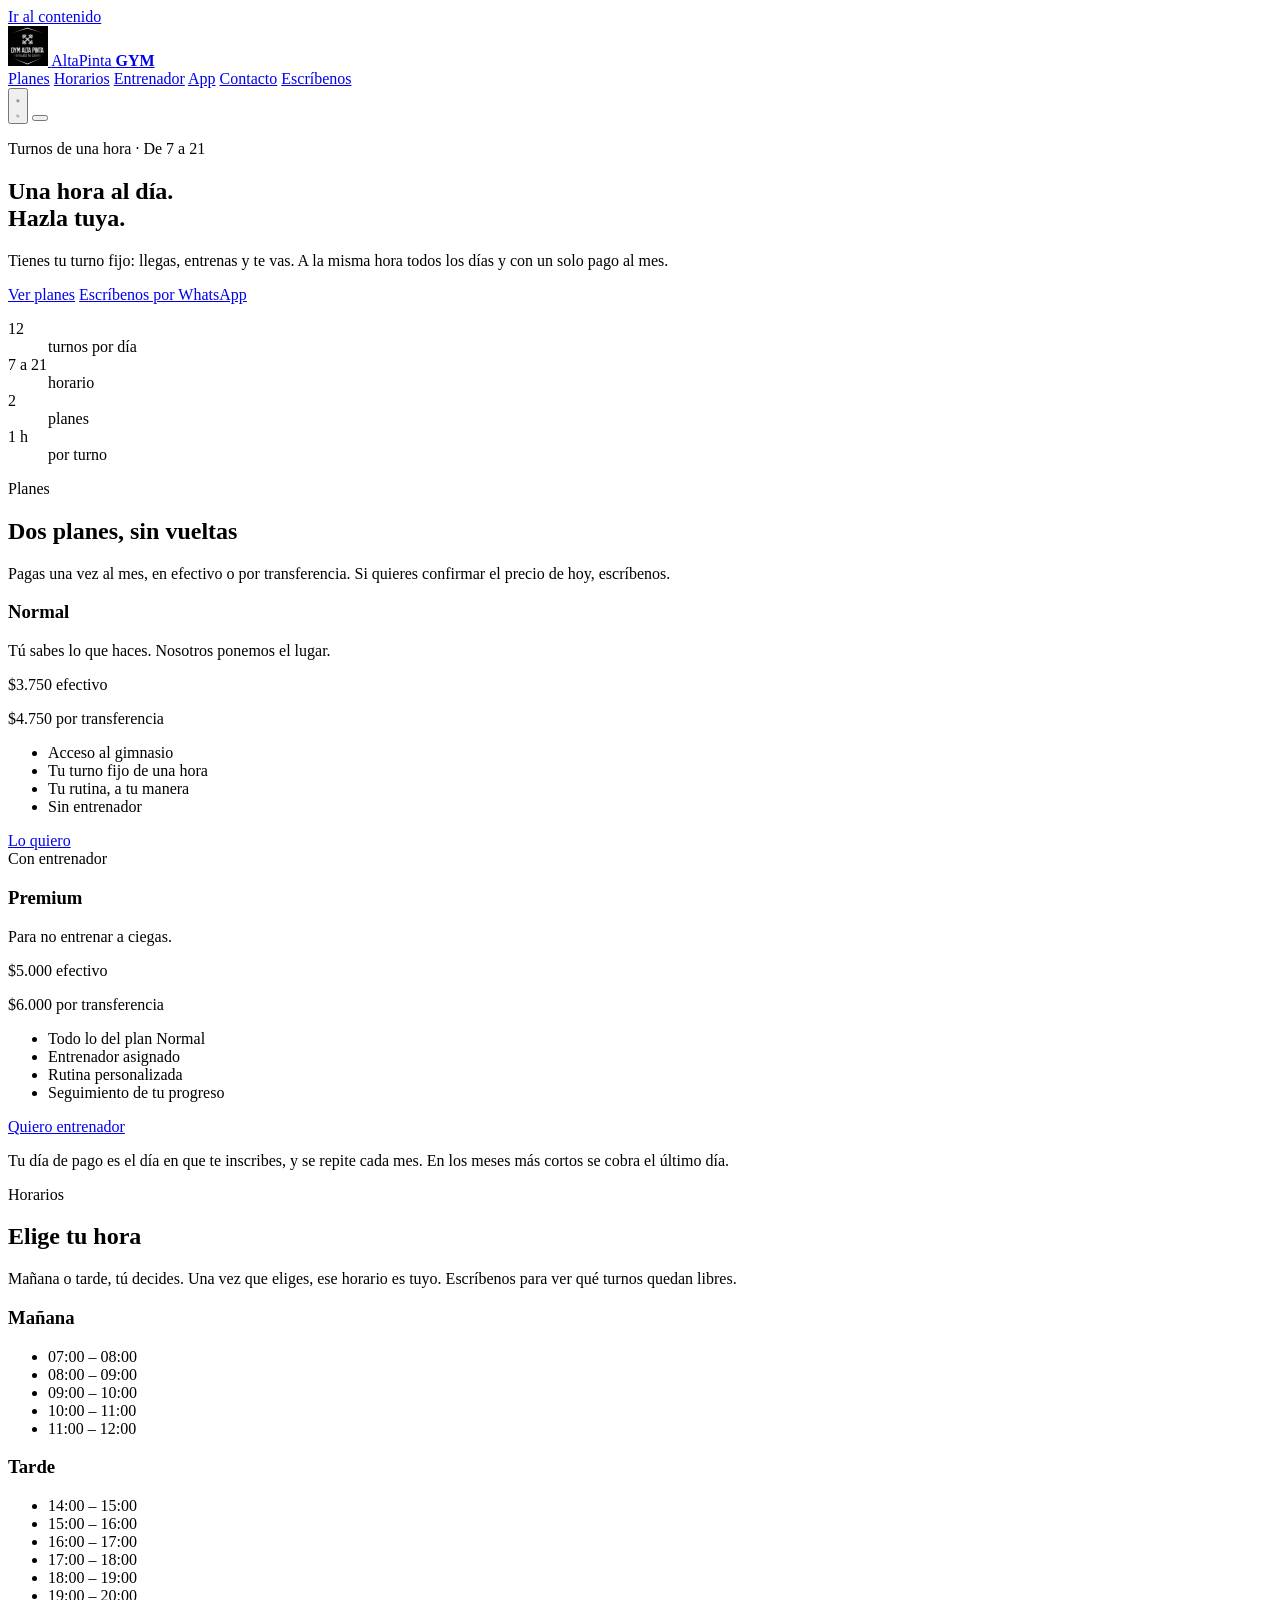
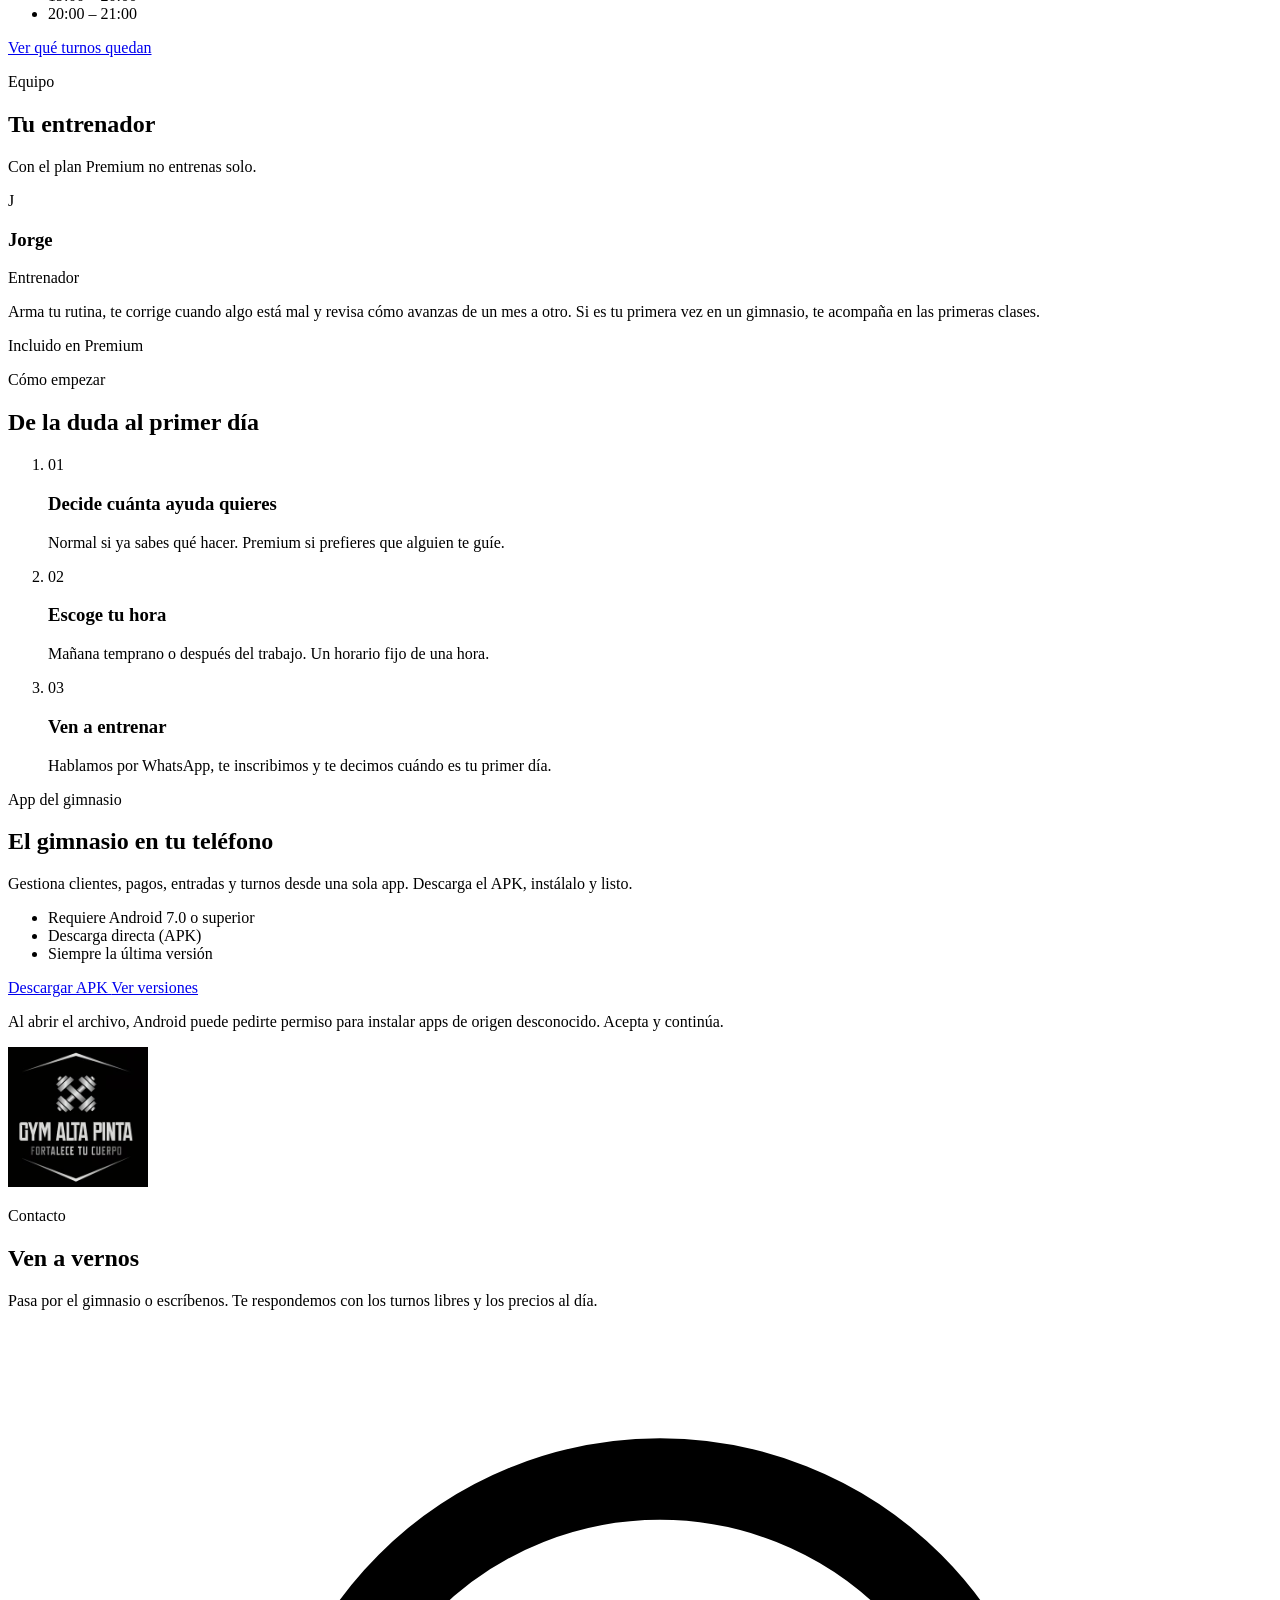
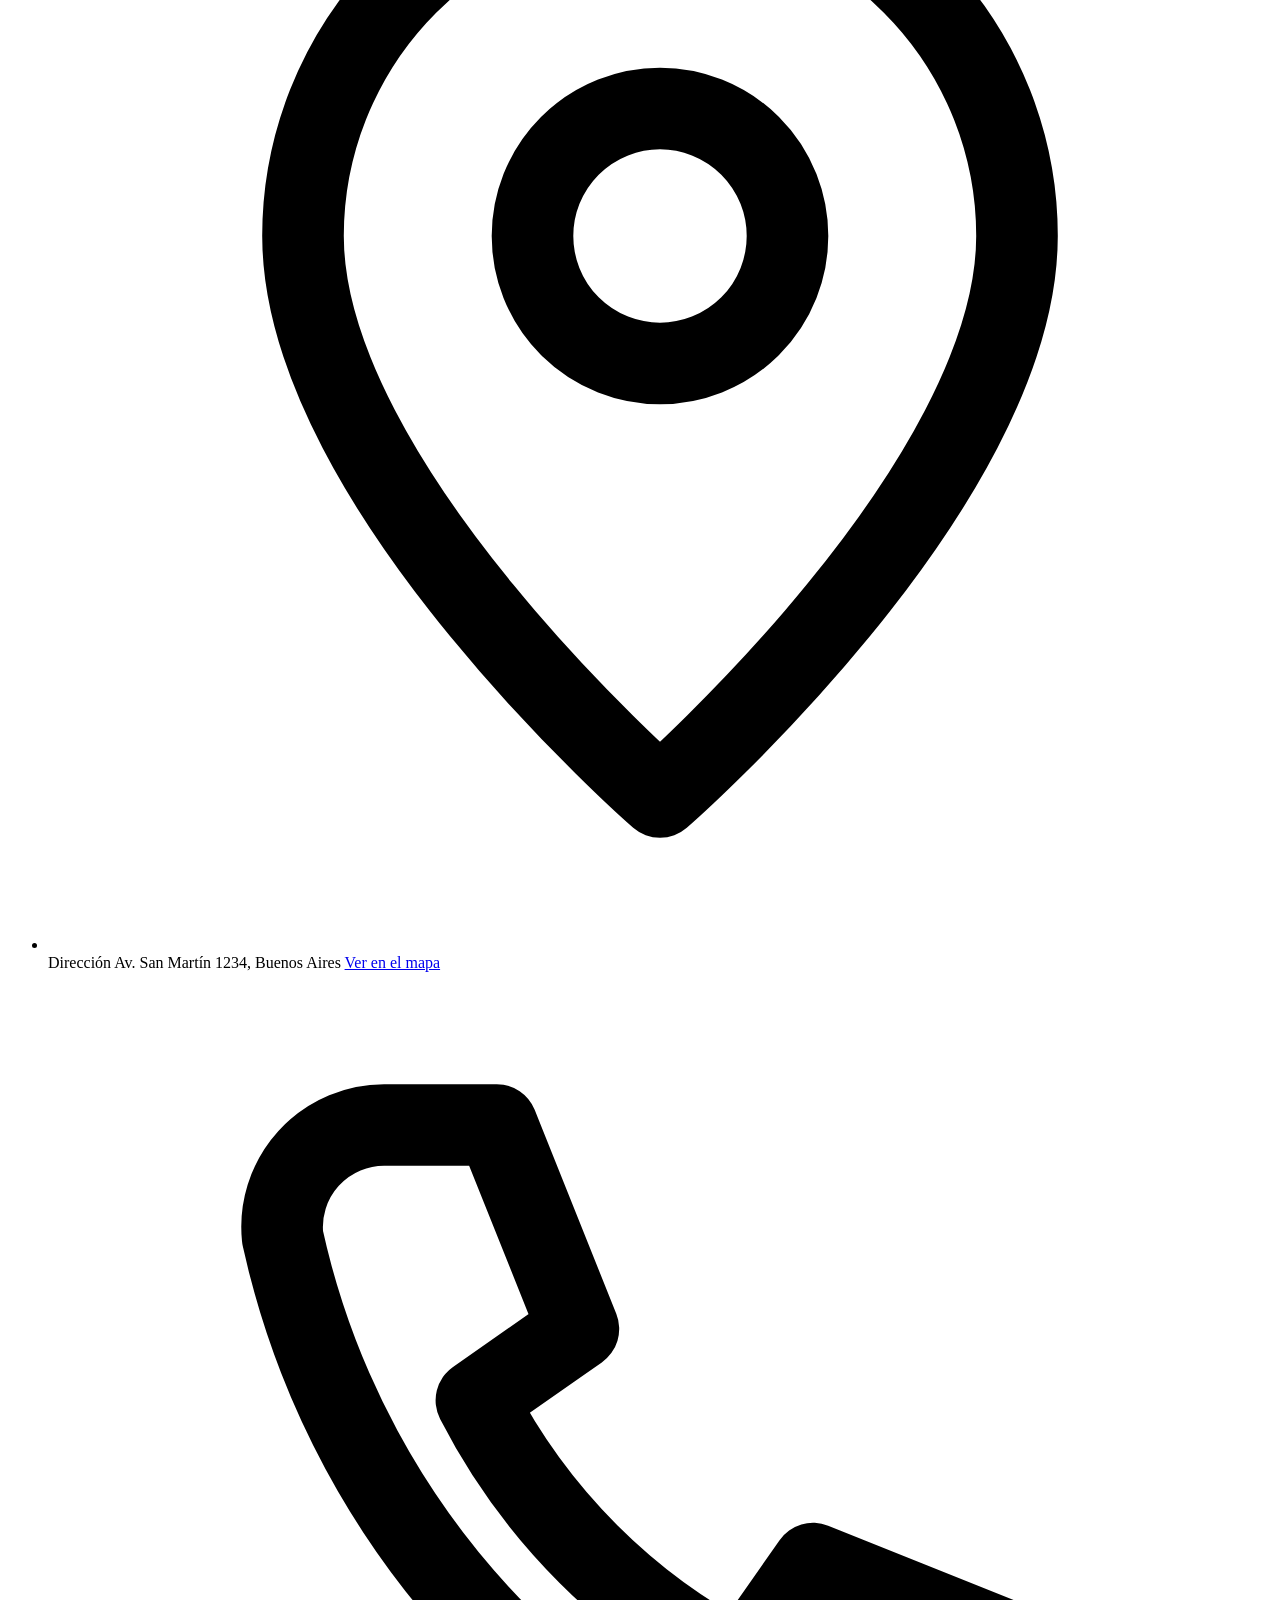
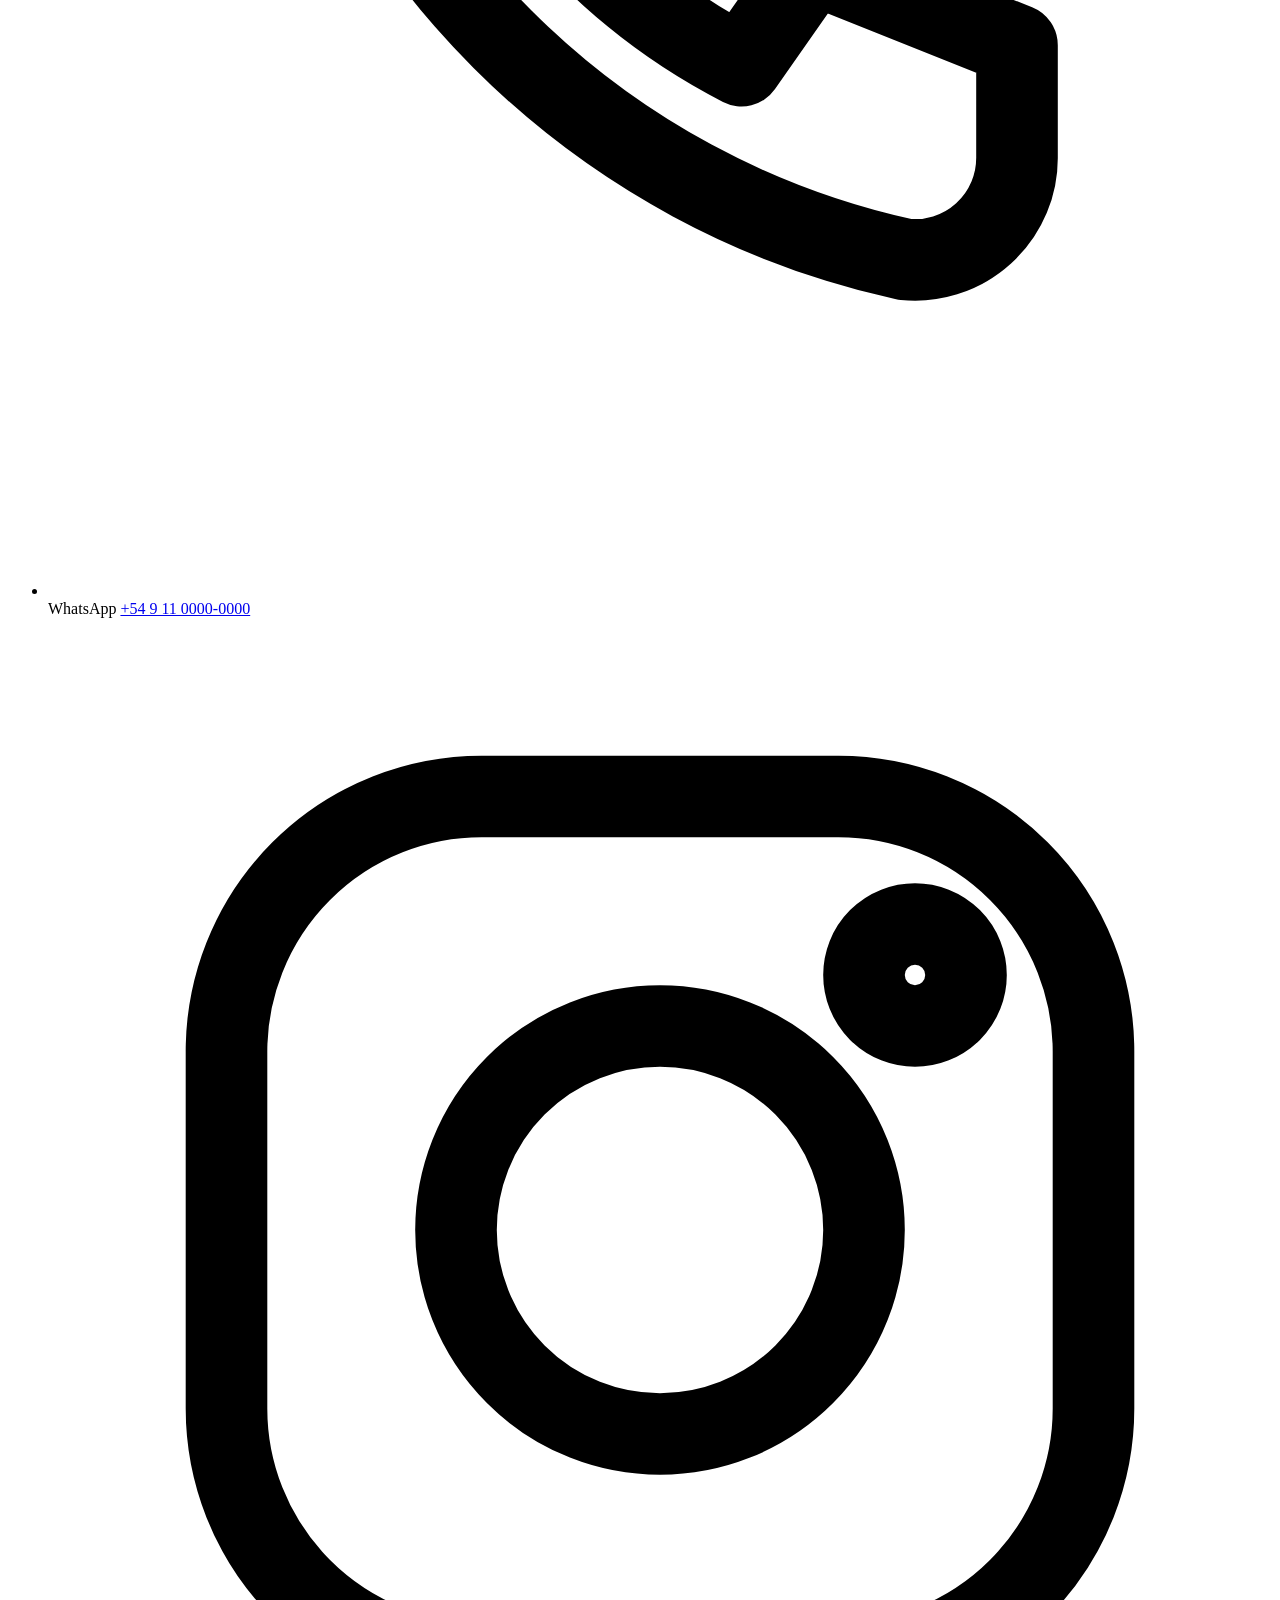
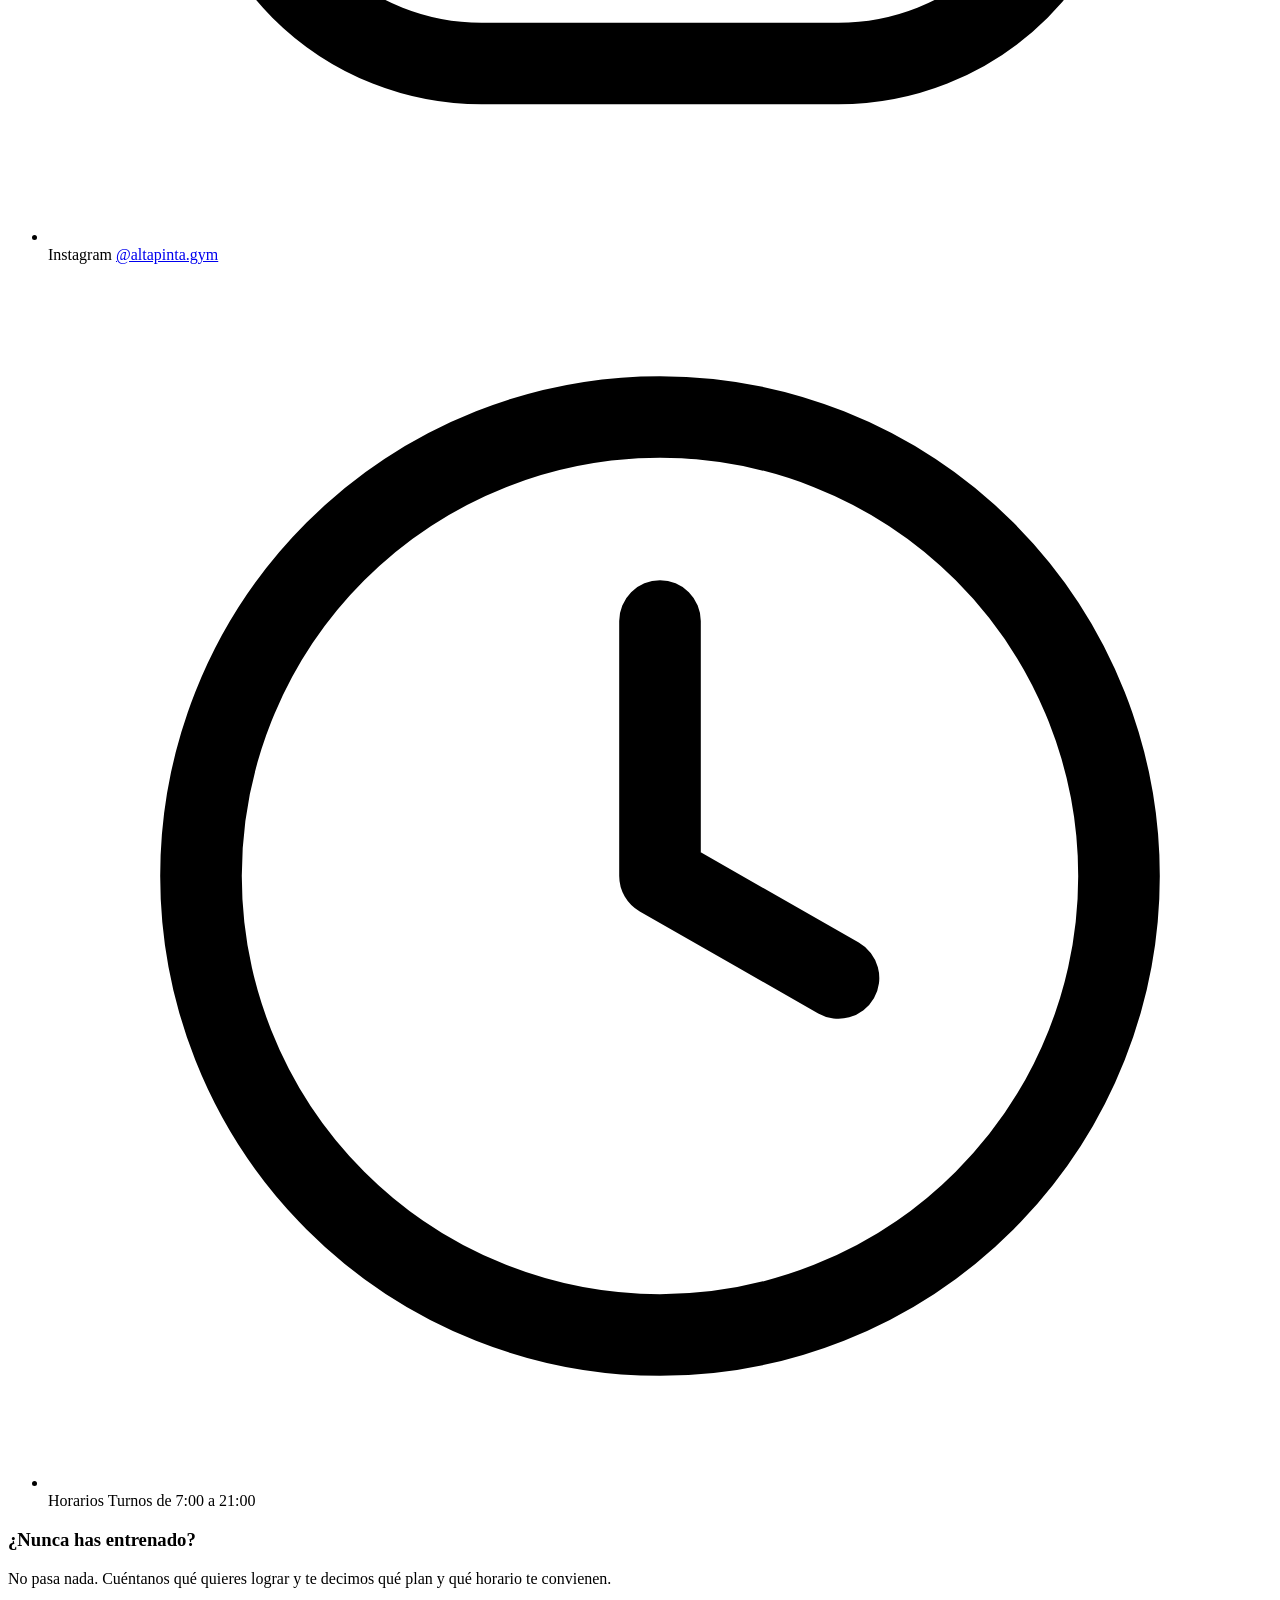
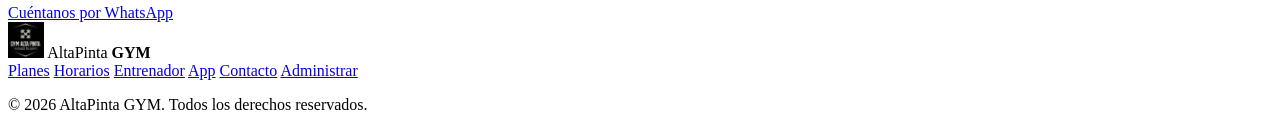
==== index.html @ 29217e1f "Sitio web AltaPinta GYM" ====
<!doctype html>
<html lang="es">
<head>
  <meta charset="utf-8">
  <meta name="viewport" content="width=device-width, initial-scale=1">

  <title>AltaPinta GYM — Tu hora de gimnasio, todos los días</title>
  <meta name="description" content="Un turno fijo de una hora que es tuyo cada día. Dos planes, entrenador si lo quieres y un solo pago al mes.">
  <meta name="theme-color" id="metaTema" content="#080808">

  <!-- Tema: se aplica antes de pintar para que no parpadee -->
  <script>
    (function () {
      var tema = "oscuro";
      try {
        var guardado = localStorage.getItem("gym_tema");
        var porDefecto = localStorage.getItem("gym_tema_defecto") || "auto";
        var sistema = window.matchMedia("(prefers-color-scheme: light)").matches ? "claro" : "oscuro";
        tema = guardado || (porDefecto === "auto" ? sistema : porDefecto);
      } catch (e) {
        tema = "oscuro";
      }
      document.documentElement.setAttribute("data-tema", tema === "claro" ? "claro" : "oscuro");
    })();
  </script>

  <!-- Redes sociales (cambiar la URL cuando el sitio esté publicado) -->
  <meta property="og:type" content="website">
  <meta property="og:title" content="AltaPinta GYM">
  <meta property="og:description" content="Un turno fijo de una hora que es tuyo cada día. Dos planes y entrenador si lo quieres.">
  <meta property="og:image" content="img/logo.jpg">

  <link rel="icon" href="img/logo.jpg">
  <link rel="stylesheet" href="styles.css">

  <!-- CONTENIDO: los textos, precios, turnos, fotos y datos de contacto se
       editan desde el panel /admin/. Lo escrito aquí es solo el respaldo
       por si el sitio se abre sin conexión. -->

  <script type="application/ld+json" id="jsonld">
  {
    "@context": "https://schema.org",
    "@type": "HealthClub",
    "name": "AltaPinta GYM",
    "description": "Gimnasio con turnos fijos de una hora, dos planes y entrenador.",
    "image": "img/logo.jpg",
    "telephone": "+54 9 11 0000-0000",
    "address": {
      "@type": "PostalAddress",
      "streetAddress": "Av. San Martín 1234",
      "addressLocality": "Buenos Aires",
      "addressCountry": "AR"
    },
    "sameAs": ["https://instagram.com/altapinta.gym"]
  }
  </script>
</head>

<body>
  <a class="skip-link" href="#contenido">Ir al contenido</a>

  <!-- ================= HEADER ================= -->

  <header class="site-header" id="siteHeader">
    <div class="container header-inner">

      <a class="brand" href="#inicio" aria-label="AltaPinta GYM — inicio">
        <img class="brand-logo" src="img/logo.jpg" alt="" width="40" height="40">
        <span class="brand-name">AltaPinta <strong>GYM</strong></span>
      </a>

      <nav class="nav" id="navMenu" aria-label="Principal">
        <a href="#planes">Planes</a>
        <a href="#horarios">Horarios</a>
        <a href="#entrenador">Entrenador</a>
        <a href="#app">App</a>
        <a href="#contacto">Contacto</a>
        <a class="btn btn-primary btn-sm" data-wa data-wa-texto="Hola, quiero información sobre AltaPinta GYM"
           href="https://wa.me/5491100000000" target="_blank" rel="noopener">Escríbenos</a>
      </nav>

      <div class="header-tools">

        <button class="icon-btn" id="themeToggle" type="button"
                aria-label="Cambiar a modo claro" title="Cambiar de tema">
          <svg class="ico-sol" viewBox="0 0 24 24" fill="none" stroke="currentColor"
               stroke-width="1.7" stroke-linecap="round" aria-hidden="true">
            <circle cx="12" cy="12" r="4.2"/>
            <path d="M12 2.5v2.2M12 19.3v2.2M2.5 12h2.2M19.3 12h2.2M5.3 5.3l1.6 1.6M17.1 17.1l1.6 1.6M18.7 5.3l-1.6 1.6M6.9 17.1l-1.6 1.6"/>
          </svg>
          <svg class="ico-luna" viewBox="0 0 24 24" fill="none" stroke="currentColor"
               stroke-width="1.7" stroke-linecap="round" stroke-linejoin="round" aria-hidden="true">
            <path d="M20 14.2A8.2 8.2 0 0 1 9.8 4a8.2 8.2 0 1 0 10.2 10.2Z"/>
          </svg>
        </button>

        <button class="nav-toggle" id="navToggle" type="button"
                aria-expanded="false" aria-controls="navMenu" aria-label="Abrir menú">
          <span></span><span></span><span></span>
        </button>

      </div>

    </div>
  </header>

  <main id="contenido">

    <!-- ================= HERO ================= -->

    <section class="hero" id="inicio">
      <div class="hero-bg" aria-hidden="true"></div>
      <div class="hero-foto" id="heroFoto" aria-hidden="true" hidden></div>

      <div class="container hero-inner">

        <p class="eyebrow" data-hero-etiqueta>Turnos de una hora · De 7 a 21</p>

        <h1><span data-hero-titulo>Una hora al día.</span><br><span class="grad" data-hero-destacado>Hazla tuya.</span></h1>

        <p class="lead" data-hero-bajada>
          Tienes tu turno fijo: llegas, entrenas y te vas. A la misma hora todos los días y con un solo pago al mes.
        </p>

        <div class="hero-actions">
          <a class="btn btn-primary" href="#planes">Ver planes</a>
          <a class="btn btn-ghost" data-wa data-wa-texto="Hola, quiero empezar en AltaPinta GYM"
             href="https://wa.me/5491100000000" target="_blank" rel="noopener">Escríbenos por WhatsApp</a>
        </div>

        <dl class="hero-stats">
          <div>
            <dt data-stat-turnos>12</dt>
            <dd>turnos por día</dd>
          </div>
          <div>
            <dt data-stat-horario>7 a 21</dt>
            <dd>horario</dd>
          </div>
          <div>
            <dt data-stat-planes>2</dt>
            <dd>planes</dd>
          </div>
          <div>
            <dt>1 h</dt>
            <dd>por turno</dd>
          </div>
        </dl>

      </div>
    </section>

    <!-- ================= PLANES ================= -->

    <section class="section" id="planes">
      <div class="container">

        <header class="section-head reveal">
          <p class="eyebrow">Planes</p>
          <h2>Dos planes, sin vueltas</h2>
          <p class="section-sub">
            Pagas una vez al mes, en efectivo o por transferencia. Si quieres confirmar el precio de hoy, escríbenos.
          </p>
        </header>

        <div class="cards" id="planesLista">

          <article class="card plan">
            <header class="plan-head">
              <h3>Normal</h3>
              <p>Tú sabes lo que haces. Nosotros ponemos el lugar.</p>
            </header>

            <p class="price">
              <span class="price-main">$3.750</span>
              <span class="price-note">efectivo</span>
            </p>
            <p class="price-alt">$4.750 por transferencia</p>

            <ul class="features">
              <li>Acceso al gimnasio</li>
              <li>Tu turno fijo de una hora</li>
              <li>Tu rutina, a tu manera</li>
              <li class="muted-item">Sin entrenador</li>
            </ul>

            <a class="btn btn-ghost btn-block" data-wa data-wa-texto="Hola, quiero el plan Normal"
               href="https://wa.me/5491100000000" target="_blank" rel="noopener">Lo quiero</a>
          </article>

          <article class="card plan plan-featured">
            <span class="badge">Con entrenador</span>

            <header class="plan-head">
              <h3>Premium</h3>
              <p>Para no entrenar a ciegas.</p>
            </header>

            <p class="price">
              <span class="price-main">$5.000</span>
              <span class="price-note">efectivo</span>
            </p>
            <p class="price-alt">$6.000 por transferencia</p>

            <ul class="features">
              <li>Todo lo del plan Normal</li>
              <li>Entrenador asignado</li>
              <li>Rutina personalizada</li>
              <li>Seguimiento de tu progreso</li>
            </ul>

            <a class="btn btn-primary btn-block" data-wa data-wa-texto="Hola, quiero el plan Premium"
               href="https://wa.me/5491100000000" target="_blank" rel="noopener">Quiero entrenador</a>
          </article>

        </div>

        <p class="note reveal" data-nota-pagos>
          Tu día de pago es el día en que te inscribes, y se repite cada mes. En los meses más cortos se cobra el último día.
        </p>

      </div>
    </section>

    <!-- ================= HORARIOS ================= -->

    <section class="section section-alt" id="horarios">
      <div class="container">

        <header class="section-head reveal">
          <p class="eyebrow">Horarios</p>
          <h2>Elige tu hora</h2>
          <p class="section-sub">
            Mañana o tarde, tú decides. Una vez que eliges, ese horario es tuyo. Escríbenos para ver qué turnos quedan libres.
          </p>
        </header>

        <div class="schedule" id="turnosLista">

          <div class="schedule-group">
            <h3>Mañana</h3>
            <ul class="slots">
              <li>07:00 – 08:00</li>
              <li>08:00 – 09:00</li>
              <li>09:00 – 10:00</li>
              <li>10:00 – 11:00</li>
              <li>11:00 – 12:00</li>
            </ul>
          </div>

          <div class="schedule-group">
            <h3>Tarde</h3>
            <ul class="slots">
              <li>14:00 – 15:00</li>
              <li>15:00 – 16:00</li>
              <li>16:00 – 17:00</li>
              <li>17:00 – 18:00</li>
              <li>18:00 – 19:00</li>
              <li>19:00 – 20:00</li>
              <li>20:00 – 21:00</li>
            </ul>
          </div>

        </div>

        <div class="center reveal">
          <a class="btn btn-primary" data-wa data-wa-texto="Hola, quiero consultar la disponibilidad de turnos"
             href="https://wa.me/5491100000000" target="_blank" rel="noopener">Ver qué turnos quedan</a>
        </div>

      </div>
    </section>

    <!-- ================= ENTRENADOR ================= -->

    <section class="section" id="entrenador">
      <div class="container">

        <header class="section-head reveal">
          <p class="eyebrow">Equipo</p>
          <h2>Tu entrenador</h2>
          <p class="section-sub">
            Con el plan Premium no entrenas solo.
          </p>
        </header>

        <article class="trainer card reveal">
          <div class="trainer-avatar" id="entrenadorAvatar" aria-hidden="true">J</div>

          <div class="trainer-body">
            <h3 id="entrenadorNombre">Jorge</h3>
            <p class="trainer-role" id="entrenadorRol">Entrenador</p>
            <p id="entrenadorDesc">
              Arma tu rutina, te corrige cuando algo está mal y revisa cómo avanzas de un mes a otro. Si es tu primera vez en un gimnasio, te acompaña en las primeras clases.
            </p>
          </div>

          <span class="badge badge-soft" id="entrenadorEtiqueta">Incluido en Premium</span>
        </article>

      </div>
    </section>

    <!-- ================= GALERÍA (se muestra si hay fotos) ================= -->

    <section class="section" id="galeria" hidden>
      <div class="container">

        <header class="section-head reveal">
          <p class="eyebrow">El local</p>
          <h2>Así es por dentro</h2>
        </header>

        <div class="gallery" id="galeriaLista"></div>

      </div>
    </section>

    <!-- ================= CÓMO EMPEZAR ================= -->

    <section class="section section-alt" id="empezar">
      <div class="container">

        <header class="section-head reveal">
          <p class="eyebrow">Cómo empezar</p>
          <h2>De la duda al primer día</h2>
        </header>

        <ol class="steps" id="pasosLista">
          <li class="card">
            <span class="step-num">01</span>
            <h3>Decide cuánta ayuda quieres</h3>
            <p>Normal si ya sabes qué hacer. Premium si prefieres que alguien te guíe.</p>
          </li>
          <li class="card">
            <span class="step-num">02</span>
            <h3>Escoge tu hora</h3>
            <p>Mañana temprano o después del trabajo. Un horario fijo de una hora.</p>
          </li>
          <li class="card">
            <span class="step-num">03</span>
            <h3>Ven a entrenar</h3>
            <p>Hablamos por WhatsApp, te inscribimos y te decimos cuándo es tu primer día.</p>
          </li>
        </ol>

      </div>
    </section>

    <!-- ================= APP ================= -->

    <section class="section" id="app">
      <div class="container">

        <div class="app-card reveal">
          <div class="app-texto">
            <p class="eyebrow">App del gimnasio</p>
            <h2>El gimnasio en tu teléfono</h2>
            <p class="app-bajada">
              Gestiona clientes, pagos, entradas y turnos desde una sola app. Descarga el APK, instálalo y listo.
            </p>

            <ul class="app-datos">
              <li>Requiere Android 7.0 o superior</li>
              <li>Descarga directa (APK)</li>
              <li>Siempre la última versión</li>
            </ul>

            <div class="app-acciones">
              <a class="btn btn-primary"
                 href="https://github.com/ArielDavidXD/GymApplication/releases/latest/download/altapinta-gym.apk"
                 download>
                Descargar APK
              </a>
              <a class="btn btn-ghost"
                 href="https://github.com/ArielDavidXD/GymApplication/releases"
                 target="_blank" rel="noopener">
                Ver versiones
              </a>
            </div>

            <p class="app-nota">
              Al abrir el archivo, Android puede pedirte permiso para instalar
              apps de origen desconocido. Acepta y continúa.
            </p>
          </div>

          <div class="app-icono" aria-hidden="true">
            <img src="img/logo.jpg" alt="" width="140" height="140">
          </div>
        </div>

      </div>
    </section>

    <!-- ================= CONTACTO ================= -->

    <section class="section" id="contacto">
      <div class="container">

        <header class="section-head reveal">
          <p class="eyebrow">Contacto</p>
          <h2>Ven a vernos</h2>
          <p class="section-sub">
            Pasa por el gimnasio o escríbenos. Te respondemos con los turnos libres y los precios al día.
          </p>
        </header>

        <div class="contact-grid">

          <div class="card contact-card reveal">
            <ul class="contact-list">

              <li>
                <span class="icon" aria-hidden="true">
                  <svg viewBox="0 0 24 24" fill="none" stroke="currentColor" stroke-width="1.6" stroke-linecap="round" stroke-linejoin="round"><path d="M12 21s7-6.1 7-11a7 7 0 1 0-14 0c0 4.9 7 11 7 11Z"/><circle cx="12" cy="10" r="2.5"/></svg>
                </span>
                <div>
                  <span class="contact-label">Dirección</span>
                  <span class="contact-value" id="contactoDireccion">Av. San Martín 1234, Buenos Aires</span>
                  <a class="contact-link" id="contactoMapa"
                     href="https://www.google.com/maps/search/?api=1&query=AltaPinta+GYM"
                     target="_blank" rel="noopener">Ver en el mapa</a>
                </div>
              </li>

              <li>
                <span class="icon" aria-hidden="true">
                  <svg viewBox="0 0 24 24" fill="none" stroke="currentColor" stroke-width="1.6" stroke-linecap="round" stroke-linejoin="round"><path d="M6.6 3h2.2l1.6 4-2 1.4a12 12 0 0 0 5.2 5.2l1.4-2 4 1.6v2.2a2 2 0 0 1-2.2 2A16 16 0 0 1 4.6 5.2 2 2 0 0 1 6.6 3Z"/></svg>
                </span>
                <div>
                  <span class="contact-label">WhatsApp</span>
                  <a class="contact-value" id="contactoWhatsapp"
                     href="https://wa.me/5491100000000" target="_blank" rel="noopener">+54 9 11 0000-0000</a>
                </div>
              </li>

              <li>
                <span class="icon" aria-hidden="true">
                  <svg viewBox="0 0 24 24" fill="none" stroke="currentColor" stroke-width="1.6" stroke-linecap="round" stroke-linejoin="round"><rect x="3.5" y="3.5" width="17" height="17" rx="5"/><circle cx="12" cy="12" r="4"/><circle cx="17" cy="7" r="1"/></svg>
                </span>
                <div>
                  <span class="contact-label">Instagram</span>
                  <a class="contact-value" id="contactoInstagram" href="https://instagram.com/altapinta.gym"
                     target="_blank" rel="noopener">@altapinta.gym</a>
                </div>
              </li>

              <li>
                <span class="icon" aria-hidden="true">
                  <svg viewBox="0 0 24 24" fill="none" stroke="currentColor" stroke-width="1.6" stroke-linecap="round" stroke-linejoin="round"><circle cx="12" cy="12" r="9"/><path d="M12 7v5l3.5 2"/></svg>
                </span>
                <div>
                  <span class="contact-label">Horarios</span>
                  <span class="contact-value" id="contactoHorario">Turnos de 7:00 a 21:00</span>
                </div>
              </li>

            </ul>
          </div>

          <aside class="card cta-card reveal">
            <h3>¿Nunca has entrenado?</h3>
            <p>
              No pasa nada. Cuéntanos qué quieres lograr y te decimos qué plan y qué horario te convienen.
            </p>
            <a class="btn btn-primary btn-block" data-wa data-wa-texto="Hola, es mi primera vez en AltaPinta GYM"
               href="https://wa.me/5491100000000" target="_blank" rel="noopener">Cuéntanos por WhatsApp</a>
          </aside>

        </div>

      </div>
    </section>

  </main>

  <!-- ================= FOOTER ================= -->

  <footer class="site-footer">
    <div class="container footer-inner">

      <div class="footer-brand">
        <img class="brand-logo" src="img/logo.jpg" alt="" width="36" height="36">
        <span class="brand-name">AltaPinta <strong>GYM</strong></span>
      </div>

      <nav class="footer-nav" aria-label="Enlaces del pie">
        <a href="#planes">Planes</a>
        <a href="#horarios">Horarios</a>
        <a href="#entrenador">Entrenador</a>
        <a href="#app">App</a>
        <a href="#contacto">Contacto</a>
        <a href="admin/">Administrar</a>
      </nav>

      <p class="footer-copy">
        © <span id="year">2026</span> AltaPinta GYM. Todos los derechos reservados.
      </p>

    </div>
  </footer>

  <script src="config.js"></script>
  <script src="contenido.js"></script>
  <script src="script.js"></script>
</body>
</html>
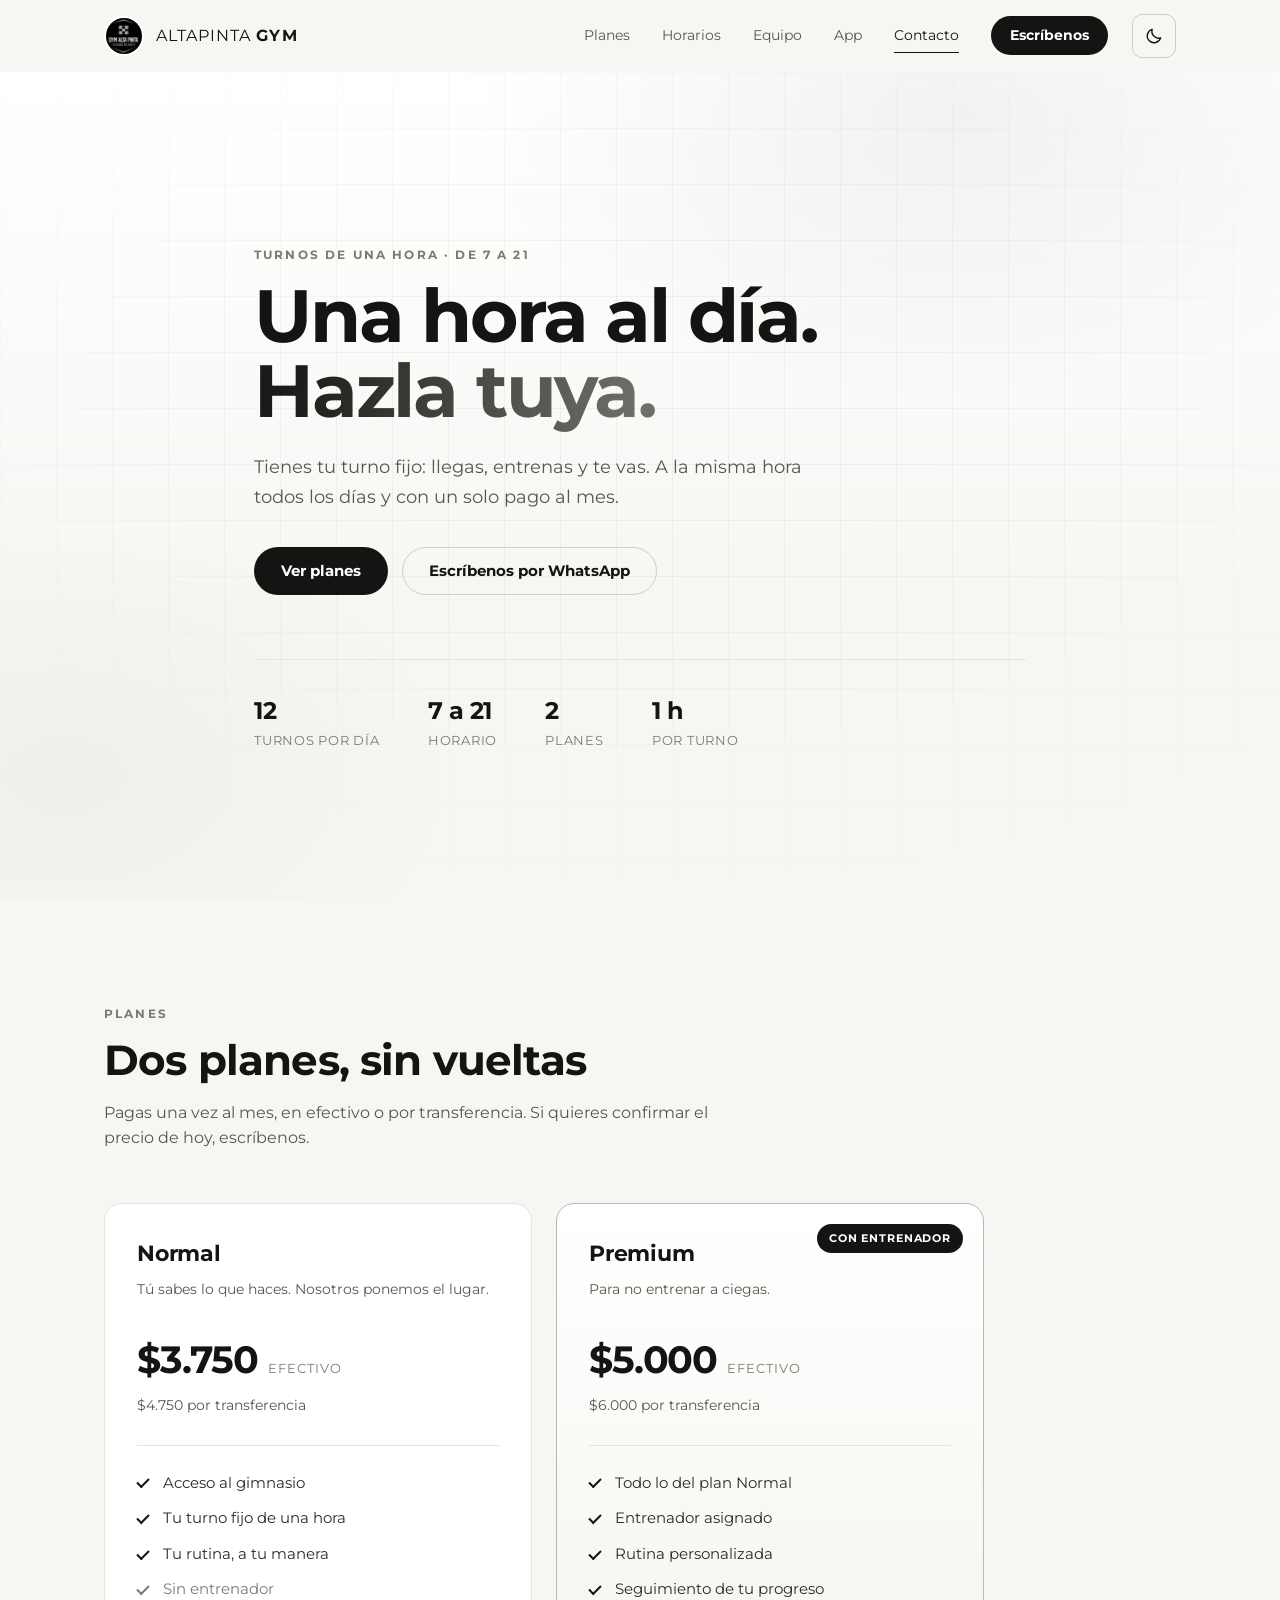
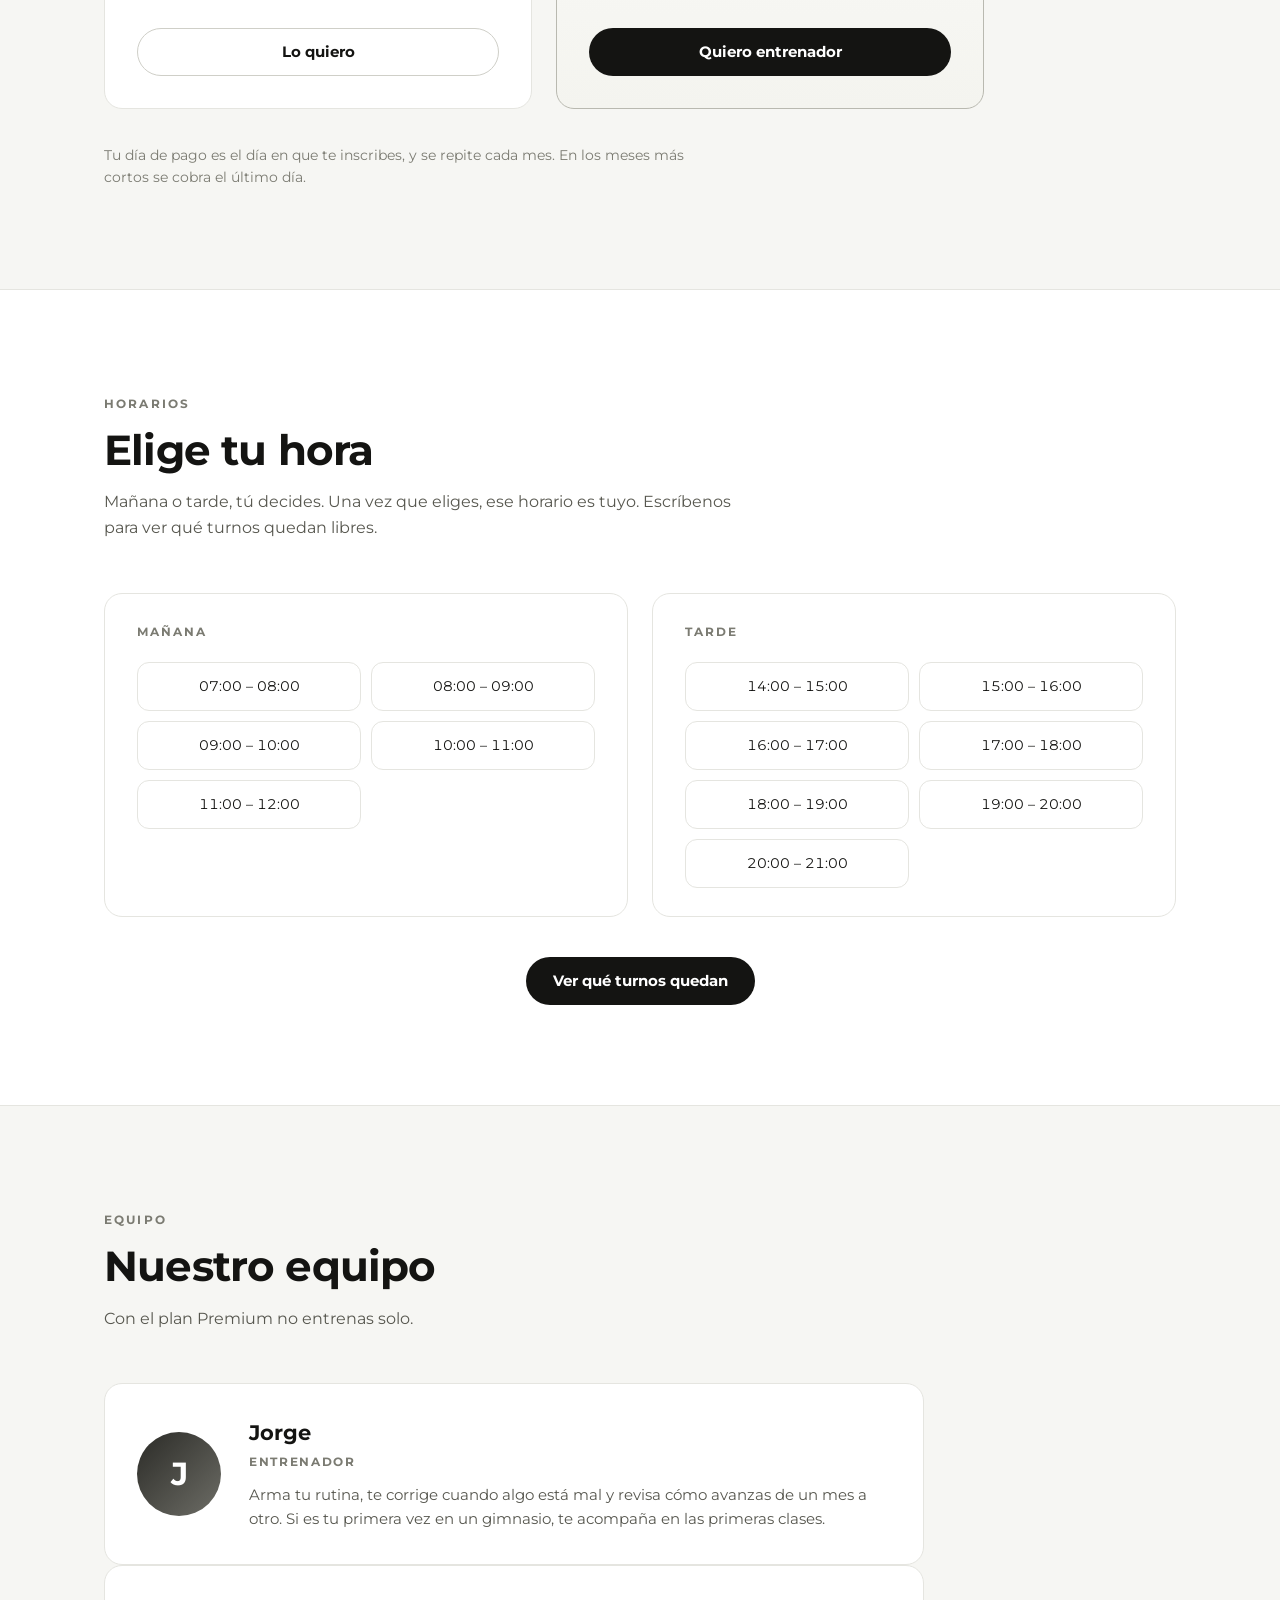
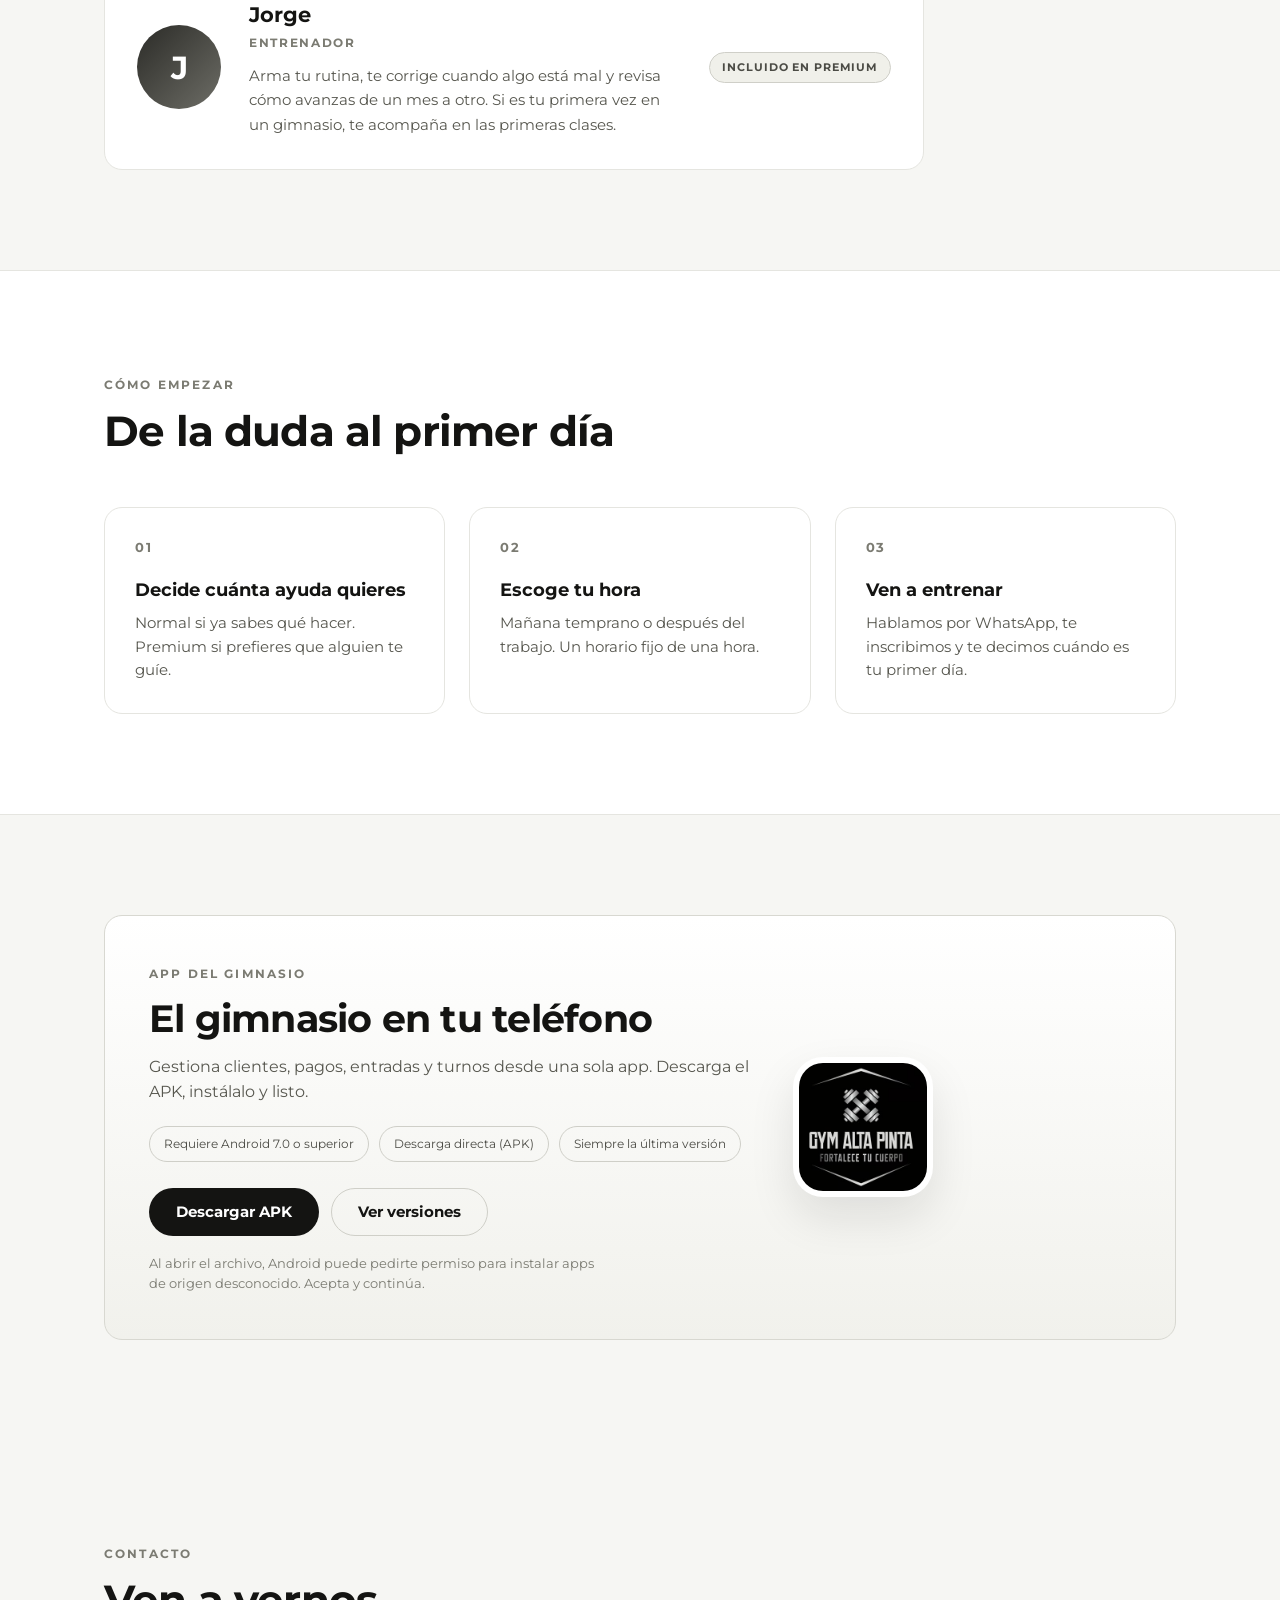
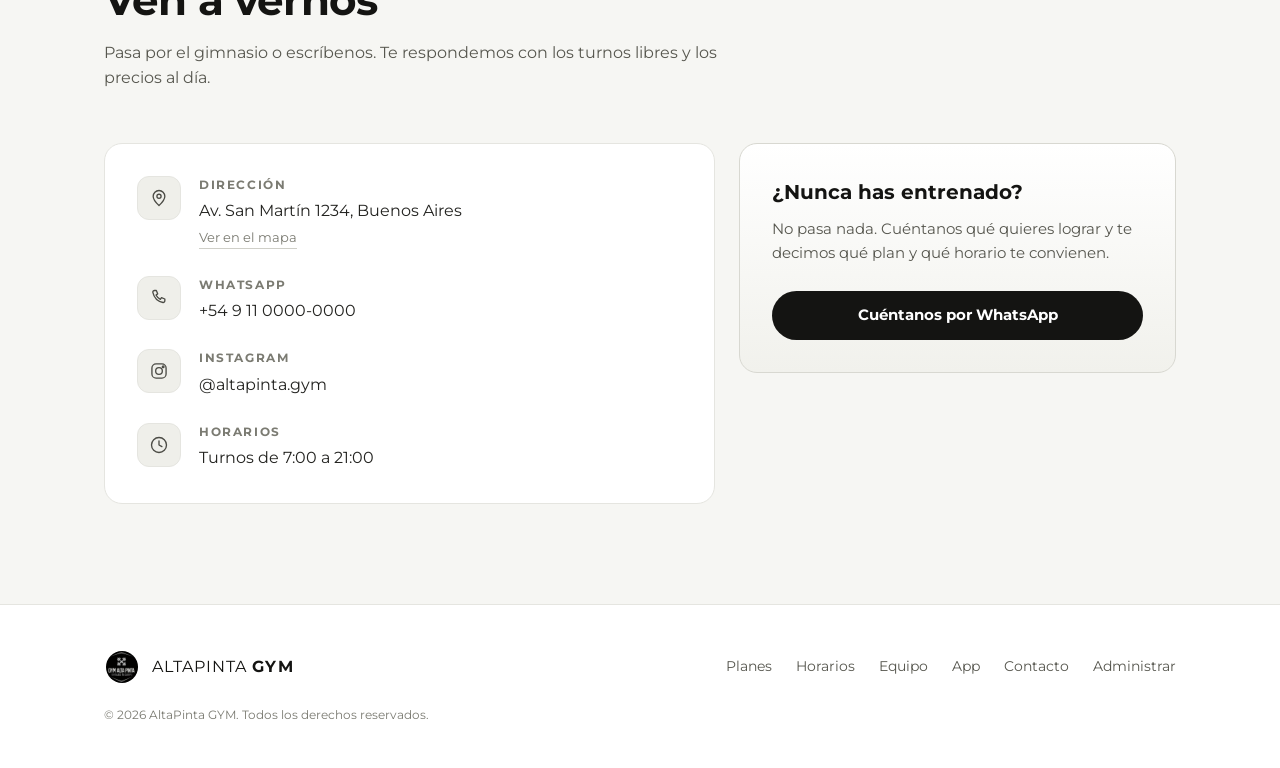
==== commit d0930cb9: "Sitio web AltaPinta GYM" ====
--- a/index.html
+++ b/index.html
@@ -72,7 +72,7 @@
       <nav class="nav" id="navMenu" aria-label="Principal">
         <a href="#planes">Planes</a>
         <a href="#horarios">Horarios</a>
-        <a href="#entrenador">Entrenador</a>
+        <a href="#entrenador">Equipo</a>
         <a href="#app">App</a>
         <a href="#contacto">Contacto</a>
         <a class="btn btn-primary btn-sm" data-wa data-wa-texto="Hola, quiero información sobre AltaPinta GYM"
@@ -278,13 +278,15 @@
 
         <header class="section-head reveal">
           <p class="eyebrow">Equipo</p>
-          <h2>Tu entrenador</h2>
+          <h2>Nuestro equipo</h2>
           <p class="section-sub">
             Con el plan Premium no entrenas solo.
           </p>
         </header>
 
-        <article class="trainer card reveal">
+        <div class="trainers" id="entrenadoresLista" hidden></div>
+
+        <article class="trainer card reveal" id="entrenadorUnico">
           <div class="trainer-avatar" id="entrenadorAvatar" aria-hidden="true">J</div>
 
           <div class="trainer-body">
@@ -488,7 +490,7 @@
       <nav class="footer-nav" aria-label="Enlaces del pie">
         <a href="#planes">Planes</a>
         <a href="#horarios">Horarios</a>
-        <a href="#entrenador">Entrenador</a>
+        <a href="#entrenador">Equipo</a>
         <a href="#app">App</a>
         <a href="#contacto">Contacto</a>
         <a href="admin/">Administrar</a>
@@ -502,6 +504,7 @@
   </footer>
 
   <script src="config.js"></script>
+  <script src="entrenadores.js"></script>
   <script src="contenido.js"></script>
   <script src="script.js"></script>
 </body>
--- a/styles.css
+++ b/styles.css
@@ -0,0 +1,1332 @@
+/* ============================================================
+   AltaPinta GYM — hoja de estilos
+   Sin dependencias externas: las fuentes van en fonts/.
+   Tema oscuro por defecto; [data-tema="claro"] cambia la paleta.
+   ============================================================ */
+
+@font-face {
+  font-family: "Montserrat";
+  src: url("fonts/Montserrat-Regular.ttf") format("truetype");
+  font-weight: 400;
+  font-style: normal;
+  font-display: swap;
+}
+
+@font-face {
+  font-family: "Montserrat";
+  src: url("fonts/Montserrat-Bold.ttf") format("truetype");
+  font-weight: 700;
+  font-style: normal;
+  font-display: swap;
+}
+
+/* ---------- Variables: tema oscuro ---------- */
+
+:root {
+  color-scheme: dark;
+
+  --bg: #080808;
+  --surface: #0e0e0e;
+  --card: #141414;
+  --card-hover: #191919;
+  --border: #242424;
+  --border-strong: #343434;
+
+  --text: #ffffff;
+  --muted: #a6a6a6;
+  --muted-2: #7e7e7e;
+  --silver: #c9c9c9;
+
+  --header-bg: rgba(8, 8, 8, 0.72);
+  --header-bg-scrolled: rgba(8, 8, 8, 0.92);
+  --menu-bg: #080808;
+
+  --hero-glow-1: rgba(255, 255, 255, 0.10);
+  --hero-glow-2: rgba(255, 255, 255, 0.05);
+  --hero-from: #0c0c0c;
+  --hero-to: #080808;
+  --hero-line: rgba(255, 255, 255, 0.035);
+  --hero-foto-overlay: linear-gradient(
+    90deg,
+    rgba(8, 8, 8, 0.95) 0%,
+    rgba(8, 8, 8, 0.80) 45%,
+    rgba(8, 8, 8, 0.35) 100%
+  );
+
+  --grad-1: #ffffff;
+  --grad-2: #bdbdbd;
+  --grad-3: #8a8a8a;
+
+  --acento: #ffffff;
+  --acento-texto: #0a0a0a;
+
+  --btn-ghost-hover: #161616;
+  --btn-ghost-border-hover: #4a4a4a;
+
+  --feature-text: #e6e6e6;
+  --slot-bg: #0f0f0f;
+  --slot-hover: #161616;
+  --icon-bg: #1c1c1c;
+  --contact-value: #ececec;
+  --soft-badge-bg: #1f1f1f;
+
+  --plan-featured-from: #1b1b1b;
+  --plan-featured-to: #131313;
+  --plan-featured-border: #4a4a4a;
+
+  --cta-from: #1b1b1b;
+  --cta-to: #111111;
+  --cta-border: #3a3a3a;
+
+  --avatar-bg: #1a1a1a;
+  --avatar-grad-1: #ffffff;
+  --avatar-grad-2: #9a9a9a;
+  --avatar-texto: #0a0a0a;
+
+  --radius: 18px;
+  --radius-sm: 12px;
+  --max: 1120px;
+  --header-h: 72px;
+
+  --font: "Montserrat", "Segoe UI", system-ui, -apple-system, Arial, sans-serif;
+
+  --shadow: 0 20px 50px rgba(0, 0, 0, 0.45);
+  --shadow-btn: 0 12px 32px rgba(255, 255, 255, 0.18);
+}
+
+/* ---------- Variables: tema claro ---------- */
+
+[data-tema="claro"] {
+  color-scheme: light;
+
+  --bg: #f6f6f3;
+  --surface: #ffffff;
+  --card: #ffffff;
+  --card-hover: #fcfcfa;
+  --border: #e5e5e0;
+  --border-strong: #cfcfc8;
+
+  --text: #141412;
+  --muted: #57574f;
+  --muted-2: #7b7b72;
+  --silver: #4b4b45;
+
+  --header-bg: rgba(246, 246, 243, 0.78);
+  --header-bg-scrolled: rgba(246, 246, 243, 0.95);
+  --menu-bg: #f6f6f3;
+
+  --hero-glow-1: rgba(0, 0, 0, 0.05);
+  --hero-glow-2: rgba(0, 0, 0, 0.03);
+  --hero-from: #ffffff;
+  --hero-to: #f6f6f3;
+  --hero-line: rgba(0, 0, 0, 0.045);
+  --hero-foto-overlay: linear-gradient(
+    90deg,
+    rgba(246, 246, 243, 0.96) 0%,
+    rgba(246, 246, 243, 0.82) 45%,
+    rgba(246, 246, 243, 0.35) 100%
+  );
+
+  --grad-1: #1a1a18;
+  --grad-2: #4a4a45;
+  --grad-3: #6f6f68;
+
+  --acento: #141412;
+  --acento-texto: #ffffff;
+
+  --btn-ghost-hover: #ecece7;
+  --btn-ghost-border-hover: #a8a8a0;
+
+  --feature-text: #2b2b27;
+  --slot-bg: #ffffff;
+  --slot-hover: #f0f0eb;
+  --icon-bg: #efefea;
+  --contact-value: #232320;
+  --soft-badge-bg: #f0f0ea;
+
+  --plan-featured-from: #ffffff;
+  --plan-featured-to: #f4f4ef;
+  --plan-featured-border: #b9b9b0;
+
+  --cta-from: #ffffff;
+  --cta-to: #f1f1ec;
+  --cta-border: #d8d8d1;
+
+  --avatar-bg: #e8e8e2;
+  --avatar-grad-1: #2b2b27;
+  --avatar-grad-2: #6d6d66;
+  --avatar-texto: #ffffff;
+
+  --shadow: 0 20px 45px rgba(20, 20, 18, 0.10);
+  --shadow-btn: 0 12px 30px rgba(20, 20, 18, 0.18);
+}
+
+/* Transición suave solo mientras se cambia de tema */
+
+html.cambiando-tema *,
+html.cambiando-tema *::before,
+html.cambiando-tema *::after {
+  transition:
+    background-color 0.3s ease,
+    border-color 0.3s ease,
+    color 0.3s ease,
+    fill 0.3s ease,
+    stroke 0.3s ease !important;
+}
+
+/* ---------- Reset ---------- */
+
+*,
+*::before,
+*::after {
+  box-sizing: border-box;
+}
+
+html {
+  scroll-behavior: smooth;
+  scroll-padding-top: calc(var(--header-h) + 16px);
+  -webkit-text-size-adjust: 100%;
+}
+
+body {
+  margin: 0;
+  background: var(--bg);
+  color: var(--text);
+  font-family: var(--font);
+  font-size: 16px;
+  line-height: 1.6;
+  -webkit-font-smoothing: antialiased;
+}
+
+body.nav-open {
+  overflow: hidden;
+}
+
+img {
+  display: block;
+  max-width: 100%;
+}
+
+h1, h2, h3, p, ul, ol, dl, dd {
+  margin: 0;
+}
+
+ul, ol {
+  padding: 0;
+  list-style: none;
+}
+
+a {
+  color: inherit;
+  text-decoration: none;
+}
+
+button {
+  font: inherit;
+  color: inherit;
+}
+
+::selection {
+  background: var(--text);
+  color: var(--bg);
+}
+
+:focus-visible {
+  outline: 2px solid var(--text);
+  outline-offset: 3px;
+  border-radius: 4px;
+}
+
+/* ---------- Utilidades ---------- */
+
+.container {
+  width: 100%;
+  max-width: var(--max);
+  margin: 0 auto;
+  padding: 0 24px;
+}
+
+.skip-link {
+  position: absolute;
+  left: 16px;
+  top: -100px;
+  z-index: 200;
+  padding: 12px 18px;
+  border-radius: 8px;
+  background: var(--text);
+  color: var(--bg);
+  font-weight: 700;
+  transition: top 0.2s ease;
+}
+
+.skip-link:focus {
+  top: 16px;
+}
+
+.eyebrow {
+  display: inline-block;
+  margin-bottom: 14px;
+  font-size: 0.75rem;
+  font-weight: 700;
+  letter-spacing: 0.18em;
+  text-transform: uppercase;
+  color: var(--muted-2);
+}
+
+.grad {
+  background: linear-gradient(100deg, var(--grad-1) 10%, var(--grad-2) 55%, var(--grad-3) 95%);
+  -webkit-background-clip: text;
+  background-clip: text;
+  color: transparent;
+}
+
+.center {
+  display: flex;
+  justify-content: center;
+  margin-top: 40px;
+}
+
+/* ---------- Botones ---------- */
+
+.btn {
+  display: inline-flex;
+  align-items: center;
+  justify-content: center;
+  gap: 10px;
+  padding: 14px 26px;
+  border: 1px solid transparent;
+  border-radius: 999px;
+  font-size: 0.95rem;
+  font-weight: 700;
+  line-height: 1.2;
+  cursor: pointer;
+  transition: transform 0.2s ease, background 0.2s ease,
+              border-color 0.2s ease, box-shadow 0.2s ease;
+}
+
+.btn-primary {
+  background: var(--acento);
+  color: var(--acento-texto);
+}
+
+.btn-primary:hover {
+  transform: translateY(-2px);
+  box-shadow: var(--shadow-btn);
+}
+
+.btn-ghost {
+  background: transparent;
+  border-color: var(--border-strong);
+  color: var(--text);
+}
+
+.btn-ghost:hover {
+  background: var(--btn-ghost-hover);
+  border-color: var(--btn-ghost-border-hover);
+  transform: translateY(-2px);
+}
+
+.btn-sm {
+  padding: 10px 18px;
+  font-size: 0.85rem;
+}
+
+.btn-block {
+  display: flex;
+  width: 100%;
+  margin-top: 26px;
+}
+
+/* ---------- Botón de icono (tema) ---------- */
+
+.icon-btn {
+  display: grid;
+  place-items: center;
+  flex-shrink: 0;
+  width: 44px;
+  height: 44px;
+  padding: 0;
+  background: transparent;
+  border: 1px solid var(--border-strong);
+  border-radius: 10px;
+  color: var(--text);
+  cursor: pointer;
+  transition: background 0.2s ease, border-color 0.2s ease, transform 0.2s ease;
+}
+
+.icon-btn:hover {
+  background: var(--btn-ghost-hover);
+  border-color: var(--btn-ghost-border-hover);
+}
+
+.icon-btn:active {
+  transform: scale(0.96);
+}
+
+.icon-btn svg {
+  width: 20px;
+  height: 20px;
+}
+
+.icon-btn .ico-luna {
+  display: none;
+}
+
+[data-tema="claro"] .icon-btn .ico-sol {
+  display: none;
+}
+
+[data-tema="claro"] .icon-btn .ico-luna {
+  display: block;
+}
+
+/* ---------- Header ---------- */
+
+.site-header {
+  position: sticky;
+  top: 0;
+  z-index: 100;
+  height: var(--header-h);
+  background: var(--header-bg);
+  backdrop-filter: blur(14px);
+  -webkit-backdrop-filter: blur(14px);
+  border-bottom: 1px solid transparent;
+  transition: border-color 0.25s ease, background 0.25s ease;
+}
+
+.site-header.is-scrolled {
+  background: var(--header-bg-scrolled);
+  border-bottom-color: var(--border);
+}
+
+.header-inner {
+  display: flex;
+  align-items: center;
+  gap: 24px;
+  height: 100%;
+}
+
+.brand {
+  display: inline-flex;
+  align-items: center;
+  gap: 12px;
+  flex-shrink: 0;
+  margin-right: auto;
+}
+
+.brand-logo {
+  width: 40px;
+  height: 40px;
+  border-radius: 50%;
+  object-fit: cover;
+  background: #fff;
+  padding: 2px;
+}
+
+.brand-name {
+  font-size: 1rem;
+  font-weight: 400;
+  letter-spacing: 0.06em;
+  text-transform: uppercase;
+  white-space: nowrap;
+}
+
+.brand-name strong {
+  font-weight: 700;
+  letter-spacing: 0.1em;
+}
+
+.header-tools {
+  display: flex;
+  align-items: center;
+  gap: 10px;
+}
+
+/* Navegación */
+
+.nav {
+  display: flex;
+  align-items: center;
+  gap: 32px;
+}
+
+.nav > a:not(.btn) {
+  position: relative;
+  font-size: 0.9rem;
+  font-weight: 400;
+  color: var(--muted);
+  transition: color 0.2s ease;
+}
+
+.nav > a:not(.btn)::after {
+  content: "";
+  position: absolute;
+  left: 0;
+  bottom: -6px;
+  width: 100%;
+  height: 1px;
+  background: var(--acento);
+  transform: scaleX(0);
+  transform-origin: left;
+  transition: transform 0.25s ease;
+}
+
+.nav > a:not(.btn):hover,
+.nav > a:not(.btn).is-active {
+  color: var(--text);
+}
+
+.nav > a:not(.btn):hover::after,
+.nav > a:not(.btn).is-active::after {
+  transform: scaleX(1);
+}
+
+/* Botón hamburguesa */
+
+.nav-toggle {
+  display: none;
+  flex-direction: column;
+  justify-content: center;
+  gap: 5px;
+  width: 44px;
+  height: 44px;
+  padding: 10px;
+  background: transparent;
+  border: 1px solid var(--border-strong);
+  border-radius: 10px;
+  cursor: pointer;
+}
+
+.nav-toggle span {
+  display: block;
+  height: 2px;
+  width: 100%;
+  background: var(--text);
+  border-radius: 2px;
+  transition: transform 0.25s ease, opacity 0.2s ease;
+}
+
+.nav-toggle[aria-expanded="true"] span:nth-child(1) {
+  transform: translateY(7px) rotate(45deg);
+}
+
+.nav-toggle[aria-expanded="true"] span:nth-child(2) {
+  opacity: 0;
+}
+
+.nav-toggle[aria-expanded="true"] span:nth-child(3) {
+  transform: translateY(-7px) rotate(-45deg);
+}
+
+/* ---------- Hero ---------- */
+
+.hero {
+  position: relative;
+  display: flex;
+  align-items: center;
+  min-height: calc(100svh - var(--header-h));
+  padding: 90px 0 70px;
+  overflow: hidden;
+}
+
+.hero-bg {
+  position: absolute;
+  inset: 0;
+  background:
+    radial-gradient(55% 50% at 75% 5%, var(--hero-glow-1), transparent 70%),
+    radial-gradient(45% 45% at 5% 85%, var(--hero-glow-2), transparent 70%),
+    linear-gradient(180deg, var(--hero-from) 0%, var(--hero-to) 65%);
+}
+
+.hero-bg::after {
+  content: "";
+  position: absolute;
+  inset: 0;
+  background-image:
+    linear-gradient(var(--hero-line) 1px, transparent 1px),
+    linear-gradient(90deg, var(--hero-line) 1px, transparent 1px);
+  background-size: 56px 56px;
+  -webkit-mask-image: radial-gradient(70% 60% at 50% 40%, #000 25%, transparent 100%);
+  mask-image: radial-gradient(70% 60% at 50% 40%, #000 25%, transparent 100%);
+}
+
+.hero-foto {
+  position: absolute;
+  inset: 0;
+  background-size: cover;
+  background-position: center;
+  opacity: 0.4;
+}
+
+.hero-foto::after {
+  content: "";
+  position: absolute;
+  inset: 0;
+  background: var(--hero-foto-overlay);
+}
+
+.hero-inner {
+  position: relative;
+  z-index: 1;
+  max-width: 820px;
+}
+
+.hero h1 {
+  font-size: clamp(2.6rem, 7vw, 4.6rem);
+  font-weight: 700;
+  line-height: 1.02;
+  letter-spacing: -0.03em;
+  margin-bottom: 24px;
+}
+
+.lead {
+  max-width: 560px;
+  font-size: clamp(1rem, 1.6vw, 1.15rem);
+  color: var(--muted);
+}
+
+.hero-actions {
+  display: flex;
+  flex-wrap: wrap;
+  gap: 14px;
+  margin-top: 36px;
+}
+
+.hero-stats {
+  display: flex;
+  flex-wrap: wrap;
+  gap: 16px 48px;
+  margin-top: 64px;
+  padding-top: 32px;
+  border-top: 1px solid var(--border);
+}
+
+.hero-stats dt {
+  font-size: 1.5rem;
+  font-weight: 700;
+  letter-spacing: -0.02em;
+}
+
+.hero-stats dd {
+  font-size: 0.8rem;
+  letter-spacing: 0.06em;
+  text-transform: uppercase;
+  color: var(--muted-2);
+}
+
+/* ---------- Secciones ---------- */
+
+.section {
+  padding: 100px 0;
+}
+
+.section-alt {
+  background: var(--surface);
+  border-top: 1px solid var(--border);
+  border-bottom: 1px solid var(--border);
+}
+
+.section-head {
+  max-width: 640px;
+  margin-bottom: 52px;
+}
+
+.section-head h2 {
+  font-size: clamp(1.8rem, 4vw, 2.6rem);
+  font-weight: 700;
+  line-height: 1.12;
+  letter-spacing: -0.02em;
+  margin-bottom: 16px;
+}
+
+.section-sub {
+  color: var(--muted);
+  font-size: 1rem;
+}
+
+/* ---------- Tarjetas ---------- */
+
+.card {
+  background: var(--card);
+  border: 1px solid var(--border);
+  border-radius: var(--radius);
+  padding: 32px;
+}
+
+.cards {
+  display: grid;
+  grid-template-columns: repeat(2, minmax(0, 1fr));
+  gap: 24px;
+  max-width: 880px;
+}
+
+.plan {
+  position: relative;
+  display: flex;
+  flex-direction: column;
+  transition: transform 0.25s ease, border-color 0.25s ease,
+              background 0.25s ease, box-shadow 0.25s ease;
+}
+
+.plan:hover {
+  transform: translateY(-4px);
+  border-color: var(--border-strong);
+  background: var(--card-hover);
+  box-shadow: var(--shadow);
+}
+
+.plan-featured {
+  border-color: var(--plan-featured-border);
+  background: linear-gradient(180deg, var(--plan-featured-from) 0%, var(--plan-featured-to) 100%);
+}
+
+.plan-head h3 {
+  font-size: 1.4rem;
+  font-weight: 700;
+  letter-spacing: -0.01em;
+  margin-bottom: 6px;
+}
+
+.plan-head p {
+  font-size: 0.9rem;
+  color: var(--muted);
+}
+
+.badge {
+  position: absolute;
+  top: 20px;
+  right: 20px;
+  padding: 6px 12px;
+  border-radius: 999px;
+  background: var(--acento);
+  color: var(--acento-texto);
+  font-size: 0.68rem;
+  font-weight: 700;
+  letter-spacing: 0.08em;
+  text-transform: uppercase;
+}
+
+.badge-soft {
+  position: static;
+  flex-shrink: 0;
+  background: var(--soft-badge-bg);
+  border: 1px solid var(--border-strong);
+  color: var(--silver);
+}
+
+.price {
+  display: flex;
+  align-items: baseline;
+  gap: 10px;
+  margin-top: 28px;
+}
+
+.price-main {
+  font-size: 2.4rem;
+  font-weight: 700;
+  letter-spacing: -0.03em;
+}
+
+.price-note {
+  font-size: 0.8rem;
+  letter-spacing: 0.08em;
+  text-transform: uppercase;
+  color: var(--muted-2);
+}
+
+.price-alt {
+  margin-top: 4px;
+  font-size: 0.88rem;
+  color: var(--muted);
+}
+
+.features {
+  display: grid;
+  gap: 12px;
+  margin-top: 28px;
+  margin-bottom: 26px;
+  padding-top: 26px;
+  border-top: 1px solid var(--border);
+}
+
+.features li {
+  position: relative;
+  padding-left: 26px;
+  font-size: 0.92rem;
+  color: var(--feature-text);
+}
+
+.features li::before {
+  content: "";
+  position: absolute;
+  left: 0;
+  top: 0.45em;
+  width: 12px;
+  height: 7px;
+  border-left: 2px solid var(--acento);
+  border-bottom: 2px solid var(--acento);
+  transform: rotate(-45deg);
+}
+
+.features .muted-item {
+  color: var(--muted-2);
+}
+
+.features .muted-item::before {
+  border-color: var(--muted-2);
+}
+
+.plan .btn {
+  margin-top: auto;
+}
+
+.note {
+  max-width: 620px;
+  margin-top: 36px;
+  font-size: 0.85rem;
+  color: var(--muted-2);
+}
+
+/* ---------- Horarios ---------- */
+
+.schedule {
+  display: grid;
+  grid-template-columns: repeat(auto-fit, minmax(280px, 1fr));
+  gap: 24px;
+}
+
+.schedule-group {
+  background: var(--card);
+  border: 1px solid var(--border);
+  border-radius: var(--radius);
+  padding: 28px 32px;
+}
+
+.schedule-group h3 {
+  font-size: 0.78rem;
+  font-weight: 700;
+  letter-spacing: 0.16em;
+  text-transform: uppercase;
+  color: var(--muted-2);
+  margin-bottom: 20px;
+}
+
+.slots {
+  display: grid;
+  grid-template-columns: repeat(auto-fill, minmax(150px, 1fr));
+  gap: 10px;
+}
+
+.slots li {
+  padding: 12px 14px;
+  border: 1px solid var(--border);
+  border-radius: var(--radius-sm);
+  background: var(--slot-bg);
+  font-size: 0.9rem;
+  font-variant-numeric: tabular-nums;
+  text-align: center;
+  transition: border-color 0.2s ease, background 0.2s ease;
+}
+
+.slots li:hover {
+  border-color: var(--border-strong);
+  background: var(--slot-hover);
+}
+
+/* ---------- Entrenador ---------- */
+
+.trainer {
+  display: flex;
+  align-items: center;
+  gap: 28px;
+  max-width: 820px;
+}
+
+.trainer-avatar {
+  display: grid;
+  place-items: center;
+  flex-shrink: 0;
+  width: 84px;
+  height: 84px;
+  border-radius: 50%;
+  background: linear-gradient(135deg, var(--avatar-grad-1) 0%, var(--avatar-grad-2) 100%);
+  color: var(--avatar-texto);
+  font-size: 2rem;
+  font-weight: 700;
+}
+
+.trainer-body h3 {
+  font-size: 1.3rem;
+  font-weight: 700;
+  margin-bottom: 2px;
+}
+
+.trainer-role {
+  font-size: 0.75rem;
+  font-weight: 700;
+  letter-spacing: 0.14em;
+  text-transform: uppercase;
+  color: var(--muted-2);
+  margin-bottom: 12px;
+}
+
+.trainer-body p:last-child {
+  font-size: 0.95rem;
+  color: var(--muted);
+}
+
+.trainer-avatar.has-foto {
+  overflow: hidden;
+  background: var(--avatar-bg);
+}
+
+.trainer-avatar img {
+  width: 100%;
+  height: 100%;
+  object-fit: cover;
+}
+
+/* ---------- Galería ---------- */
+
+.gallery {
+  display: grid;
+  grid-template-columns: repeat(3, minmax(0, 1fr));
+  gap: 16px;
+}
+
+.gallery-item {
+  display: block;
+  overflow: hidden;
+  border: 1px solid var(--border);
+  border-radius: 14px;
+  background: var(--card);
+  transition: transform 0.25s ease, border-color 0.25s ease;
+}
+
+.gallery-item:hover {
+  transform: translateY(-3px);
+  border-color: var(--border-strong);
+}
+
+.gallery-item img {
+  width: 100%;
+  height: 100%;
+  aspect-ratio: 4 / 3;
+  object-fit: cover;
+}
+
+/* ---------- Pasos ---------- */
+
+.steps {
+  display: grid;
+  grid-template-columns: repeat(3, minmax(0, 1fr));
+  gap: 24px;
+}
+
+.steps .card {
+  padding: 30px;
+}
+
+.step-num {
+  display: block;
+  font-size: 0.8rem;
+  font-weight: 700;
+  letter-spacing: 0.14em;
+  color: var(--muted-2);
+  margin-bottom: 18px;
+}
+
+.steps h3 {
+  font-size: 1.1rem;
+  font-weight: 700;
+  margin-bottom: 8px;
+}
+
+.steps p {
+  font-size: 0.92rem;
+  color: var(--muted);
+}
+
+/* ---------- Contacto ---------- */
+
+.contact-grid {
+  display: grid;
+  grid-template-columns: 1.4fr 1fr;
+  gap: 24px;
+  align-items: start;
+}
+
+.contact-list {
+  display: grid;
+  gap: 26px;
+}
+
+.contact-list li {
+  display: flex;
+  gap: 18px;
+}
+
+.icon {
+  display: grid;
+  place-items: center;
+  flex-shrink: 0;
+  width: 44px;
+  height: 44px;
+  border-radius: 12px;
+  background: var(--icon-bg);
+  border: 1px solid var(--border);
+  color: var(--silver);
+}
+
+.icon svg {
+  width: 20px;
+  height: 20px;
+}
+
+.contact-label {
+  display: block;
+  font-size: 0.72rem;
+  font-weight: 700;
+  letter-spacing: 0.14em;
+  text-transform: uppercase;
+  color: var(--muted-2);
+  margin-bottom: 4px;
+}
+
+.contact-value {
+  display: block;
+  font-size: 0.98rem;
+  color: var(--contact-value);
+}
+
+a.contact-value:hover {
+  text-decoration: underline;
+  text-underline-offset: 3px;
+}
+
+.contact-link {
+  display: inline-block;
+  margin-top: 4px;
+  font-size: 0.82rem;
+  color: var(--muted-2);
+  border-bottom: 1px solid var(--border-strong);
+}
+
+.contact-link:hover {
+  color: var(--acento);
+  border-color: var(--acento);
+}
+
+.cta-card {
+  background: linear-gradient(180deg, var(--cta-from) 0%, var(--cta-to) 100%);
+  border-color: var(--cta-border);
+}
+
+.cta-card h3 {
+  font-size: 1.25rem;
+  font-weight: 700;
+  margin-bottom: 10px;
+}
+
+.cta-card p {
+  font-size: 0.93rem;
+  color: var(--muted);
+}
+
+/* ---------- Footer ---------- */
+
+.site-footer {
+  border-top: 1px solid var(--border);
+  background: var(--surface);
+  padding: 44px 0;
+}
+
+.footer-inner {
+  display: flex;
+  align-items: center;
+  justify-content: space-between;
+  flex-wrap: wrap;
+  gap: 20px 32px;
+}
+
+.footer-brand {
+  display: flex;
+  align-items: center;
+  gap: 12px;
+}
+
+.footer-brand .brand-logo {
+  width: 36px;
+  height: 36px;
+}
+
+.footer-nav {
+  display: flex;
+  flex-wrap: wrap;
+  gap: 24px;
+}
+
+.footer-nav a {
+  font-size: 0.86rem;
+  color: var(--muted);
+  transition: color 0.2s ease;
+}
+
+.footer-nav a:hover {
+  color: var(--acento);
+}
+
+.footer-copy {
+  width: 100%;
+  font-size: 0.78rem;
+  color: var(--muted-2);
+}
+
+/* ---------- App ---------- */
+
+.app-card {
+  display: flex;
+  align-items: center;
+  gap: 44px;
+  padding: 44px;
+  background: linear-gradient(180deg, var(--cta-from) 0%, var(--cta-to) 100%);
+  border: 1px solid var(--cta-border);
+  border-radius: var(--radius);
+}
+
+.app-texto {
+  flex: 1;
+  min-width: 0;
+  max-width: 600px;
+}
+
+.app-texto h2 {
+  font-size: clamp(1.8rem, 4vw, 2.4rem);
+  font-weight: 700;
+  line-height: 1.12;
+  letter-spacing: -0.02em;
+  margin-bottom: 14px;
+}
+
+.app-bajada {
+  color: var(--muted);
+  font-size: 0.98rem;
+}
+
+.app-datos {
+  display: flex;
+  flex-wrap: wrap;
+  gap: 10px;
+  margin: 22px 0 26px;
+}
+
+.app-datos li {
+  padding: 7px 14px;
+  border: 1px solid var(--border-strong);
+  border-radius: 999px;
+  font-size: 0.76rem;
+  color: var(--silver);
+  white-space: nowrap;
+}
+
+.app-acciones {
+  display: flex;
+  flex-wrap: wrap;
+  gap: 12px;
+}
+
+.app-nota {
+  max-width: 460px;
+  margin-top: 18px;
+  font-size: 0.8rem;
+  color: var(--muted-2);
+}
+
+.app-icono {
+  flex-shrink: 0;
+}
+
+.app-icono img {
+  width: 140px;
+  height: 140px;
+  border-radius: 30px;
+  object-fit: cover;
+  background: #fff;
+  padding: 6px;
+  box-shadow: var(--shadow);
+}
+
+/* ---------- Animación de aparición ---------- */
+
+.reveal {
+  opacity: 0;
+  transform: translateY(18px);
+  transition: opacity 0.6s ease, transform 0.6s ease;
+}
+
+.reveal.is-visible {
+  opacity: 1;
+  transform: none;
+}
+
+/* ---------- Responsive ---------- */
+
+@media (max-width: 900px) {
+  .cards,
+  .schedule,
+  .contact-grid {
+    grid-template-columns: minmax(0, 1fr);
+  }
+
+  .steps {
+    grid-template-columns: minmax(0, 1fr);
+  }
+
+  .trainer {
+    flex-direction: column;
+    align-items: flex-start;
+    gap: 20px;
+  }
+
+  .gallery {
+    grid-template-columns: repeat(2, minmax(0, 1fr));
+  }
+
+  .section {
+    padding: 76px 0;
+  }
+
+  .app-card {
+    flex-direction: column;
+    align-items: flex-start;
+    gap: 28px;
+    padding: 30px;
+  }
+
+  .app-icono img {
+    width: 96px;
+    height: 96px;
+    border-radius: 22px;
+  }
+}
+
+@media (max-width: 940px) {
+  .nav-toggle {
+    display: flex;
+  }
+
+  .nav {
+    position: fixed;
+    top: var(--header-h);
+    left: 0;
+    right: 0;
+    bottom: 0;
+    display: flex;
+    flex-direction: column;
+    align-items: stretch;
+    gap: 0;
+    padding: 24px;
+    background: var(--menu-bg);
+    border-top: 1px solid var(--border);
+    transform: translateY(-12px);
+    opacity: 0;
+    visibility: hidden;
+    transition: opacity 0.22s ease, transform 0.22s ease, visibility 0.22s;
+    overflow-y: auto;
+  }
+
+  .nav.is-open {
+    transform: none;
+    opacity: 1;
+    visibility: visible;
+  }
+
+  .nav > a:not(.btn) {
+    padding: 16px 4px;
+    font-size: 1.05rem;
+    border-bottom: 1px solid var(--border);
+  }
+
+  .nav > a:not(.btn)::after {
+    display: none;
+  }
+
+  .nav .btn {
+    margin-top: 24px;
+  }
+}
+
+@media (max-width: 600px) {
+  .container {
+    padding: 0 18px;
+  }
+
+  .hero {
+    padding: 64px 0 56px;
+    min-height: auto;
+  }
+
+  .hero-stats {
+    gap: 20px 32px;
+    margin-top: 44px;
+  }
+
+  .hero-stats dt {
+    font-size: 1.25rem;
+  }
+
+  .card {
+    padding: 26px 22px;
+  }
+
+  .app-card {
+    padding: 26px 22px;
+  }
+
+  .schedule-group {
+    padding: 24px 22px;
+  }
+
+  .slots {
+    grid-template-columns: repeat(2, minmax(0, 1fr));
+  }
+
+  .section-head {
+    margin-bottom: 36px;
+  }
+
+  .badge {
+    position: static;
+    display: inline-block;
+    margin-bottom: 16px;
+  }
+
+  .footer-inner {
+    flex-direction: column;
+    align-items: flex-start;
+  }
+
+  .gallery {
+    grid-template-columns: minmax(0, 1fr);
+  }
+}
+
+/* ---------- Accesibilidad: menos movimiento ---------- */
+
+@media (prefers-reduced-motion: reduce) {
+  html {
+    scroll-behavior: auto;
+  }
+
+  *,
+  *::before,
+  *::after {
+    animation-duration: 0.01ms !important;
+    transition-duration: 0.01ms !important;
+  }
+
+  .reveal {
+    opacity: 1;
+    transform: none;
+  }
+}
